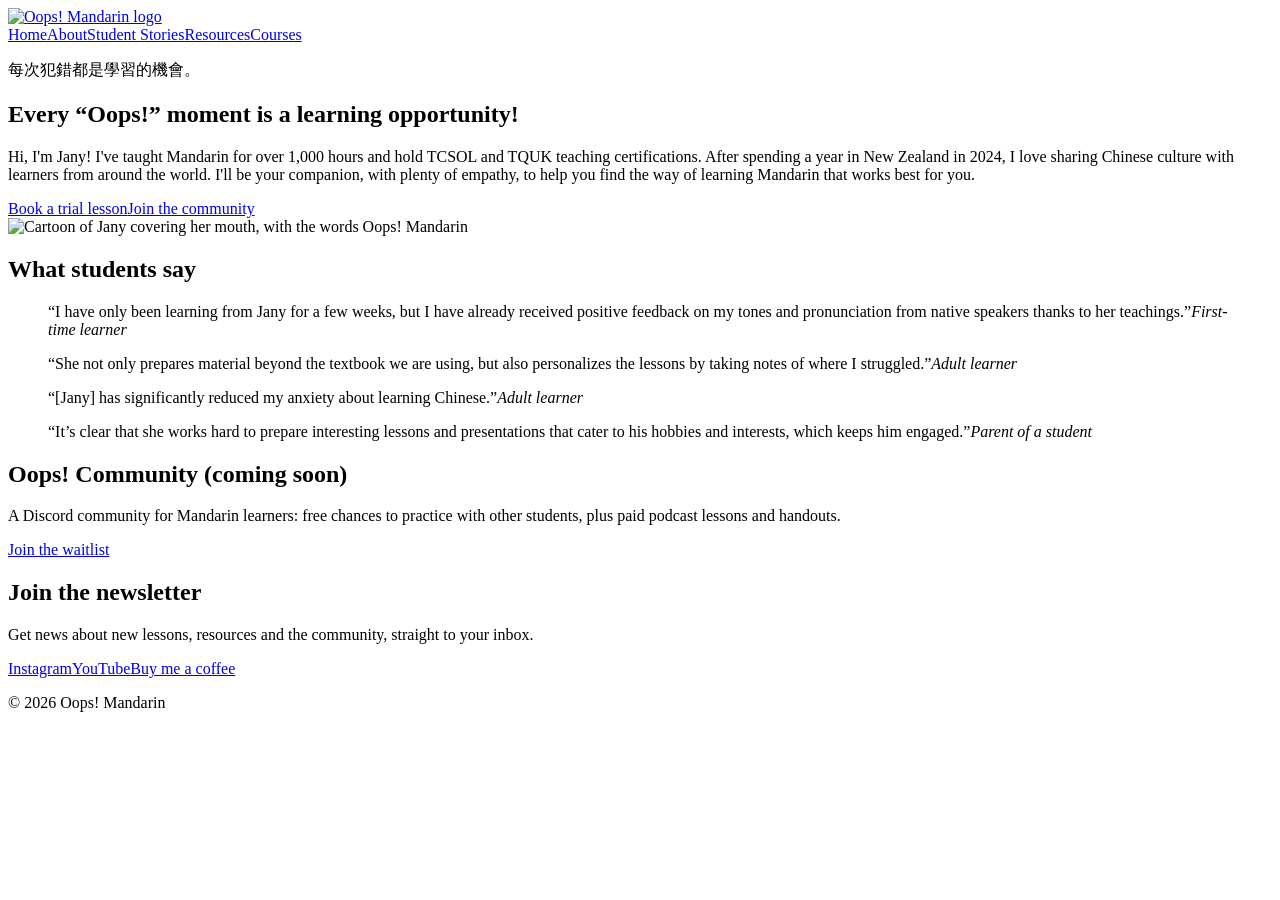
==== index.html @ a58748bb "Add initial index.html for Oops! Mandarin homepage This is the initial commit for the index.html fil" ====
<!DOCTYPE html>
<html lang="en"><head><meta charset="utf-8"><meta name="viewport" content="width=device-width,initial-scale=1">
<title>Home | Oops! Mandarin</title>
<meta name="description" content="Oops! Mandarin: a language companion who encourages you not to be afraid of making mistakes.">
<link rel="icon" href="images/logo.jpg">
<link rel="preconnect" href="https://fonts.googleapis.com"><link rel="preconnect" href="https://fonts.gstatic.com" crossorigin>
<link href="https://fonts.googleapis.com/css2?family=Fredoka:wght@500;600&family=Nunito:wght@400;700;800&display=swap" rel="stylesheet">
<link rel="stylesheet" href="style.css"></head><body>
<header><a href="index.html"><img src="images/logo.jpg" alt="Oops! Mandarin logo"></a><nav><a href="index.html" aria-current="page">Home</a><a href="about.html">About</a><a href="stories.html">Student Stories</a><a href="resources.html">Resources</a><a href="courses.html">Courses</a></nav></header>
<main>
<section class="hero"><div>
<p class="bubble" lang="zh-Hant">每次犯錯都是學習的機會。</p>
<h1>Every “Oops!” moment is a learning opportunity!</h1>
<p>Hi, I'm Jany! I've taught Mandarin for over 1,000 hours and hold TCSOL and TQUK teaching certifications. After spending a year in New Zealand in 2024, I love sharing Chinese culture with learners from around the world. I'll be your companion, with plenty of empathy, to help you find the way of learning Mandarin that works best for you.</p>
<a class="btn" href="https://calendly.com/janywu/learn-chinese-with-jany-trial">Book a trial lesson</a><a class="btn alt" href="https://www.surveycake.com/s/L7Dz2">Join the community</a>
</div><img src="images/logo.jpg" alt="Cartoon of Jany covering her mouth, with the words Oops! Mandarin"></section>
<section><h2>What students say</h2>
<div class="quotes">
<blockquote>“I have only been learning from Jany for a few weeks, but I have already received positive feedback on my tones and pronunciation from native speakers thanks to her teachings.”<cite>First-time learner</cite></blockquote>
<blockquote>“She not only prepares material beyond the textbook we are using, but also personalizes the lessons by taking notes of where I struggled.”<cite>Adult learner</cite></blockquote>
<blockquote>“[Jany] has significantly reduced my anxiety about learning Chinese.”<cite>Adult learner</cite></blockquote>
<blockquote>“It’s clear that she works hard to prepare interesting lessons and presentations that cater to his hobbies and interests, which keeps him engaged.”<cite>Parent of a student</cite></blockquote>
</div></section>
<section class="panel soon"><h2>Oops! Community (coming soon)</h2><p>A Discord community for Mandarin learners: free chances to practice with other students, plus paid podcast lessons and handouts.</p><a class="btn alt" href="https://www.surveycake.com/s/L7Dz2">Join the waitlist</a></section>
<section class="panel"><h2>Join the newsletter</h2><p>Get news about new lessons, resources and the community, straight to your inbox.</p>
<script async data-uid="dafba5326d" src="https://oops-mandarin.kit.com/dafba5326d/index.js"></script></section>
</main>
<footer><a href="https://www.instagram.com/oops_mandarin/">Instagram</a><a href="https://www.youtube.com/@oops_mandarin/featured">YouTube</a><a href="https://buymeacoffee.com/gj_am_i">Buy me a coffee</a><p>&copy; 2026 Oops! Mandarin</p></footer></body></html>
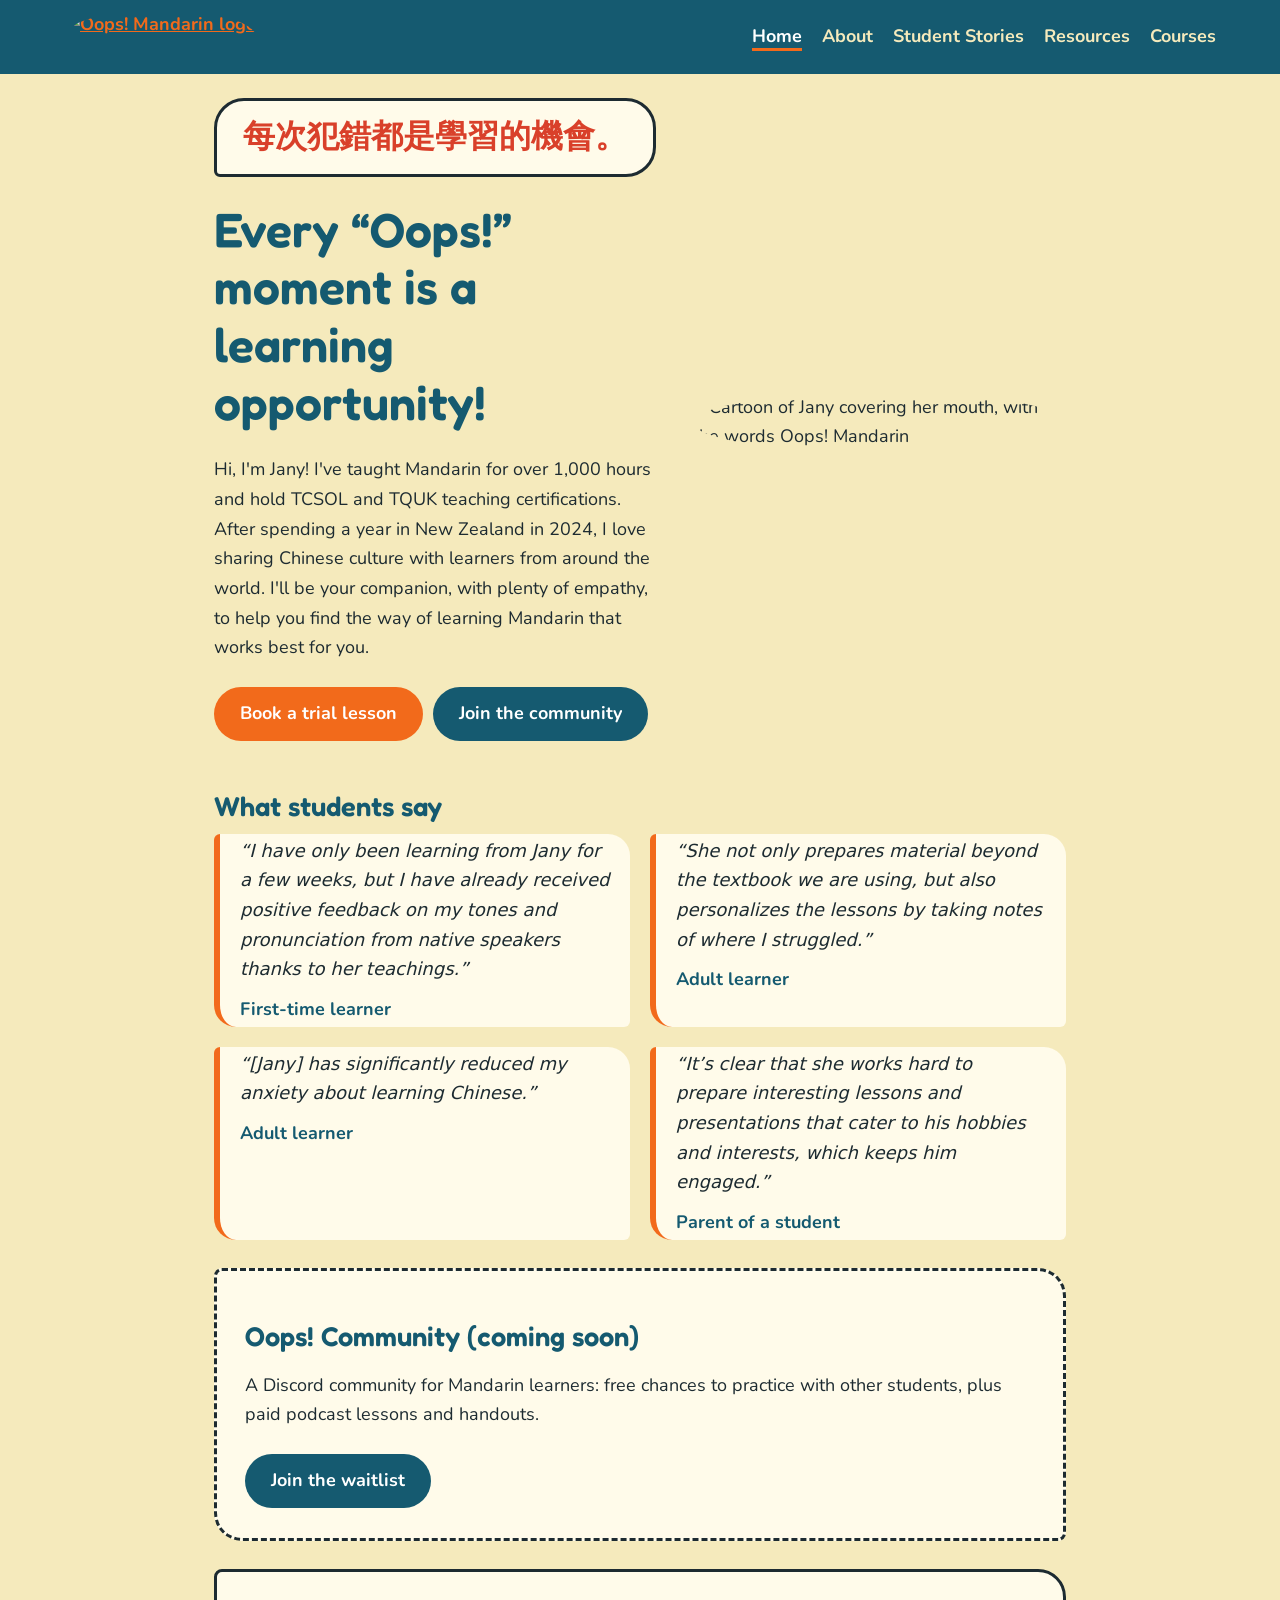
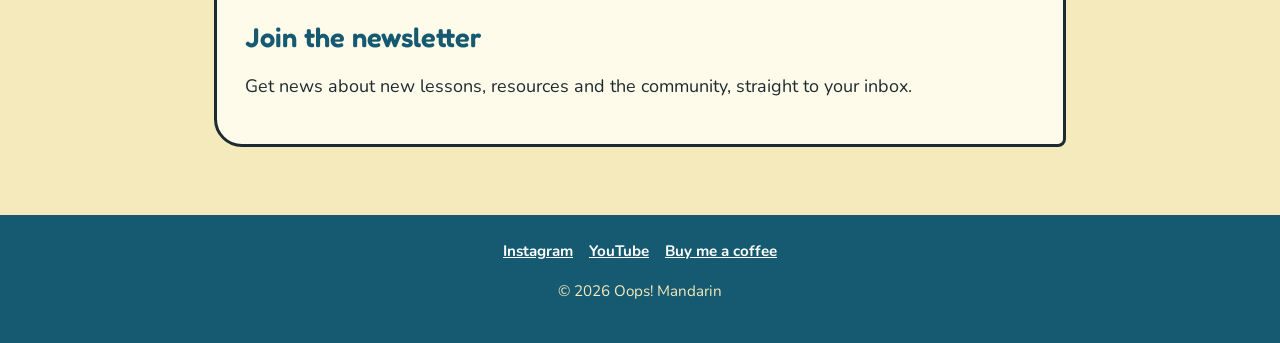
==== commit 9f612b30: "Add files via upload" ====
--- a/index.html
+++ b/index.html
@@ -25,4 +25,4 @@
 <section class="panel"><h2>Join the newsletter</h2><p>Get news about new lessons, resources and the community, straight to your inbox.</p>
 <script async data-uid="dafba5326d" src="https://oops-mandarin.kit.com/dafba5326d/index.js"></script></section>
 </main>
-<footer><a href="https://www.instagram.com/oops_mandarin/">Instagram</a><a href="https://www.youtube.com/@oops_mandarin/featured">YouTube</a><a href="https://buymeacoffee.com/gj_am_i">Buy me a coffee</a><p>&copy; 2026 Oops! Mandarin</p></footer></body></html>
+<footer><a href="https://www.instagram.com/oops_mandarin/">Instagram</a><a href="https://www.youtube.com/@oops_mandarin/featured">YouTube</a><a href="https://buymeacoffee.com/gj_am_i">Buy me a coffee</a><p>&copy; 2026 Oops! Mandarin</p></footer></body></html>
--- a/style.css
+++ b/style.css
@@ -0,0 +1,32 @@
+*{box-sizing:border-box}
+:root{--cream:#f5eabc;--paper:#fffbea;--orange:#f26a1b;--teal:#155a70;--ink:#1d2b31;--red:#d9402a}
+body{margin:0;font:18px/1.65 Nunito,system-ui,"Noto Sans TC","PingFang TC","Microsoft JhengHei",sans-serif;color:var(--ink);background:var(--cream)}
+h1,h2,h3{font-family:Fredoka,Nunito,system-ui,sans-serif;font-weight:600;line-height:1.2;color:var(--teal)}
+h1{font-size:clamp(2rem,5vw,3rem);margin:.5em 0}
+h2{font-size:1.7rem;margin:1.6em 0 .4em}
+a{color:var(--orange);font-weight:700}
+a:focus-visible,.btn:focus-visible{outline:3px solid var(--teal);outline-offset:3px}
+header{display:flex;flex-wrap:wrap;align-items:center;justify-content:space-between;gap:8px 20px;padding:10px 5vw;background:var(--teal)}
+header img{height:54px;border-radius:50%;display:block}
+nav a{margin-right:20px;color:var(--cream);text-decoration:none;font-weight:700}
+nav a:last-child{margin-right:0}
+nav a:hover,nav a[aria-current]{color:#fff;border-bottom:3px solid var(--orange)}
+main{max-width:980px;margin:0 auto;padding:24px 5vw 40px}
+.hero{display:grid;grid-template-columns:1.2fr 1fr;gap:32px;align-items:center}
+.hero>img{width:100%;border-radius:50%}
+.bubble{display:inline-block;margin:0;background:var(--paper);border:3px solid var(--ink);border-radius:30px 30px 30px 6px;padding:10px 26px;font-size:clamp(1.4rem,3.5vw,2rem);font-weight:800;color:var(--red)}
+.btn{display:inline-block;background:var(--orange);color:#fff;padding:12px 26px;border-radius:999px;text-decoration:none;margin:6px 10px 6px 0}
+.btn.alt{background:var(--teal)}
+.panel{background:var(--paper);border:3px solid var(--ink);border-radius:8px 28px 8px 28px;padding:6px 28px 24px;margin:28px 0}
+.panel.soon{border-style:dashed}
+blockquote{margin:20px 0;padding:2px 20px;border-left:6px solid var(--orange);font-style:italic}
+img.wide{display:block;max-width:100%;border:3px solid var(--ink);border-radius:6px}
+figcaption{font-size:.95rem;margin-top:8px}
+footer{background:var(--teal);color:var(--cream);text-align:center;padding:24px 5vw;font-size:.95rem}
+footer a{color:#fff;margin:0 8px}
+@media(max-width:720px){.hero{grid-template-columns:1fr}.hero>img{max-width:320px;margin:0 auto;order:-1}}
+li{margin:.5em 0}
+h3{font-size:1.3rem;margin:1.4em 0 .3em}
+.quotes{display:grid;grid-template-columns:repeat(auto-fit,minmax(280px,1fr));gap:20px}
+.quotes blockquote{margin:0;background:var(--paper);border-radius:6px 22px 6px 22px}
+cite{display:block;margin-top:.6em;font-style:normal;font-weight:700;color:var(--teal)}
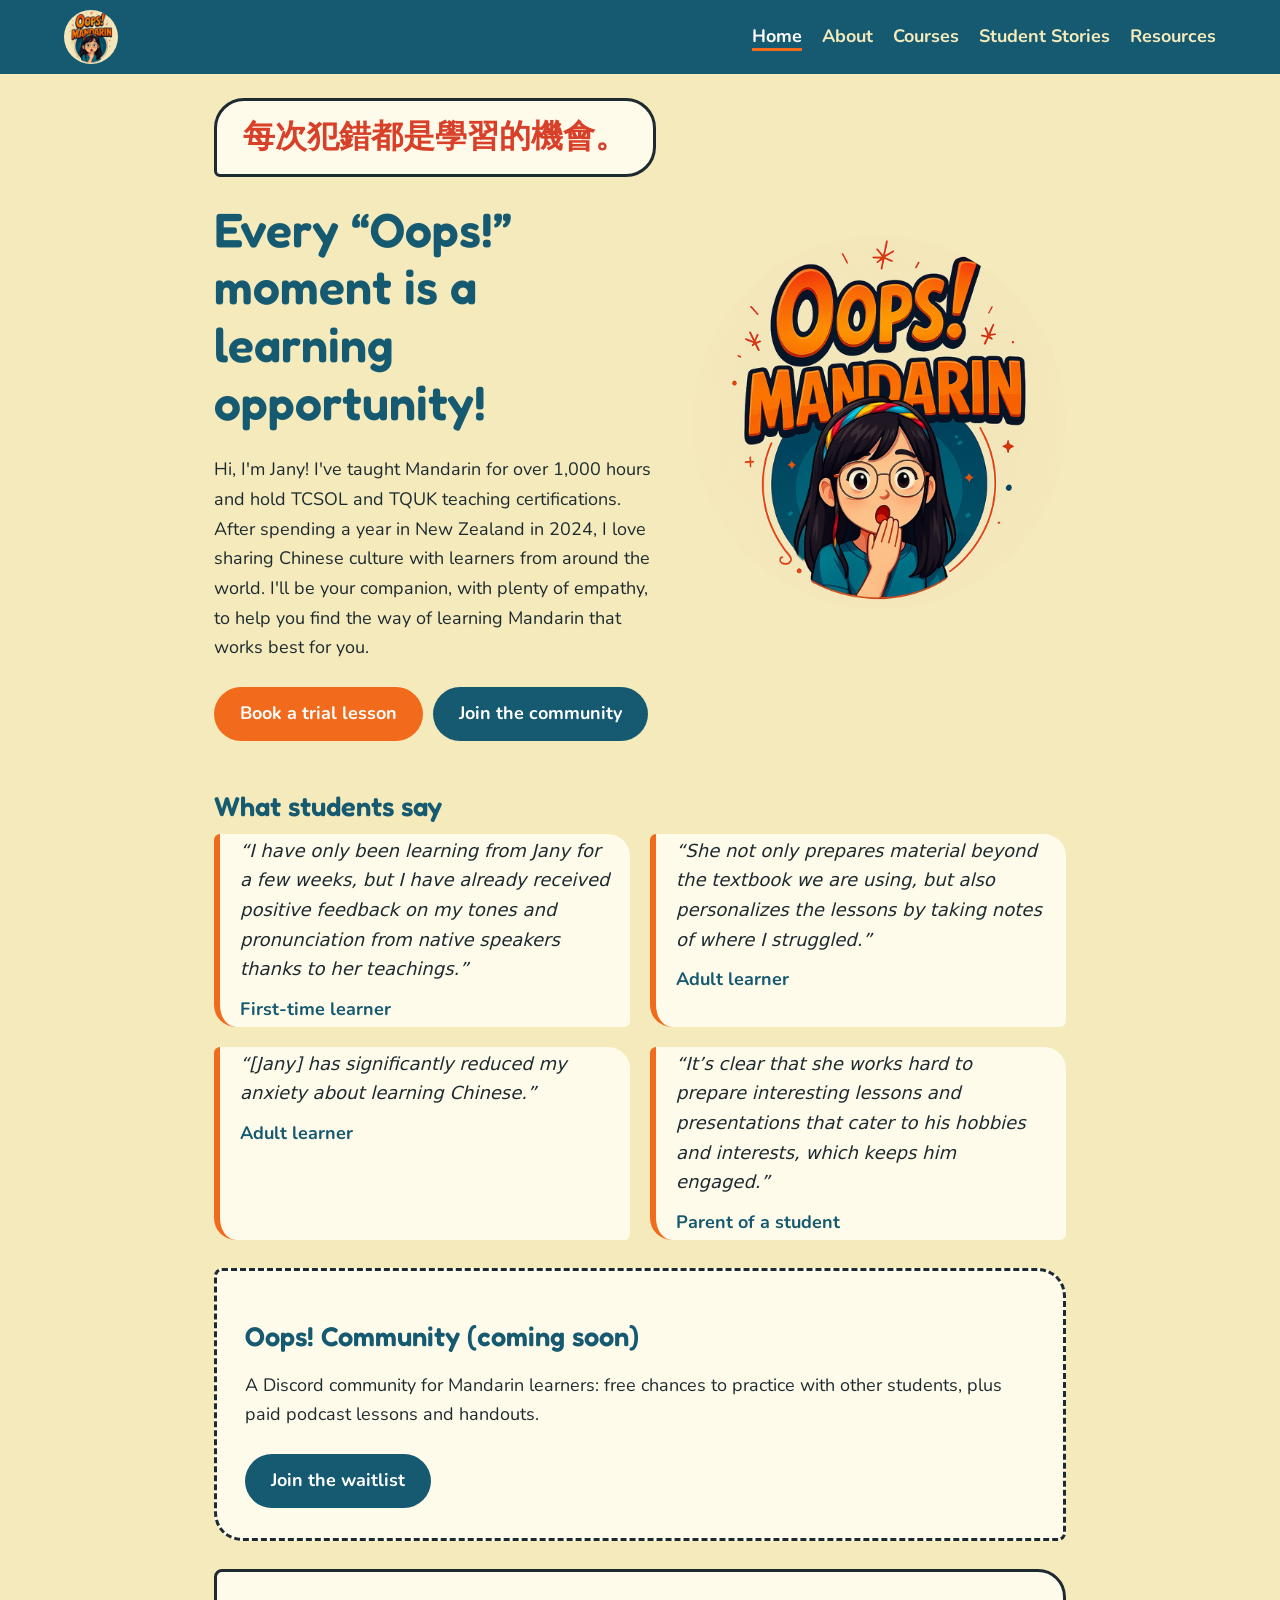
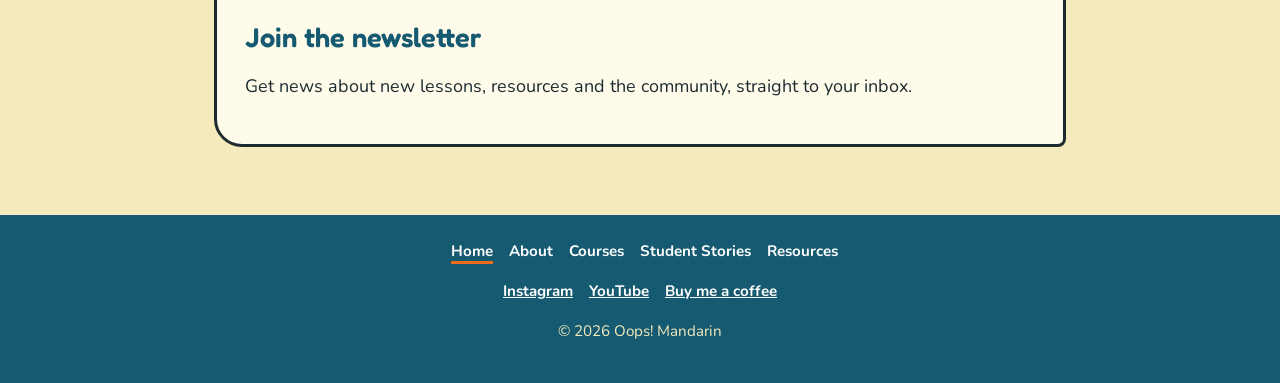
==== commit 1ccb6c05: "Add files via upload" ====
--- a/index.html
+++ b/index.html
@@ -6,7 +6,7 @@
 <link rel="preconnect" href="https://fonts.googleapis.com"><link rel="preconnect" href="https://fonts.gstatic.com" crossorigin>
 <link href="https://fonts.googleapis.com/css2?family=Fredoka:wght@500;600&family=Nunito:wght@400;700;800&display=swap" rel="stylesheet">
 <link rel="stylesheet" href="style.css"></head><body>
-<header><a href="index.html"><img src="images/logo.jpg" alt="Oops! Mandarin logo"></a><nav><a href="index.html" aria-current="page">Home</a><a href="about.html">About</a><a href="stories.html">Student Stories</a><a href="resources.html">Resources</a><a href="courses.html">Courses</a></nav></header>
+<header><a href="index.html"><img src="images/logo.jpg" alt="Oops! Mandarin logo"></a><nav><a href="index.html" aria-current="page">Home</a><a href="about.html">About</a><a href="courses.html">Courses</a><a href="stories.html">Student Stories</a><a href="resources.html">Resources</a></nav></header>
 <main>
 <section class="hero"><div>
 <p class="bubble" lang="zh-Hant">每次犯錯都是學習的機會。</p>
@@ -25,4 +25,4 @@
 <section class="panel"><h2>Join the newsletter</h2><p>Get news about new lessons, resources and the community, straight to your inbox.</p>
 <script async data-uid="dafba5326d" src="https://oops-mandarin.kit.com/dafba5326d/index.js"></script></section>
 </main>
-<footer><a href="https://www.instagram.com/oops_mandarin/">Instagram</a><a href="https://www.youtube.com/@oops_mandarin/featured">YouTube</a><a href="https://buymeacoffee.com/gj_am_i">Buy me a coffee</a><p>&copy; 2026 Oops! Mandarin</p></footer></body></html>+<footer><nav><a href="index.html" aria-current="page">Home</a><a href="about.html">About</a><a href="courses.html">Courses</a><a href="stories.html">Student Stories</a><a href="resources.html">Resources</a></nav><p><a href="https://www.instagram.com/oops_mandarin/">Instagram</a><a href="https://www.youtube.com/@oops_mandarin/featured">YouTube</a><a href="https://buymeacoffee.com/gj_am_i">Buy me a coffee</a></p><p>&copy; 2026 Oops! Mandarin</p></footer></body></html>
--- a/style.css
+++ b/style.css
@@ -30,3 +30,8 @@
 .quotes{display:grid;grid-template-columns:repeat(auto-fit,minmax(280px,1fr));gap:20px}
 .quotes blockquote{margin:0;background:var(--paper);border-radius:6px 22px 6px 22px}
 cite{display:block;margin-top:.6em;font-style:normal;font-weight:700;color:var(--teal)}
+.formkit-form{max-width:520px !important;margin:0 !important;border:0 !important;background:transparent !important}
+.formkit-form [data-style="clean"]{padding:0 !important}
+.formkit-form .formkit-header{display:none !important}
+.formkit-form .formkit-subheader{margin:0 0 12px !important}
+.formkit-form .formkit-guarantee,.formkit-form .formkit-powered-by-convertkit-container{margin:10px 0 0 !important}
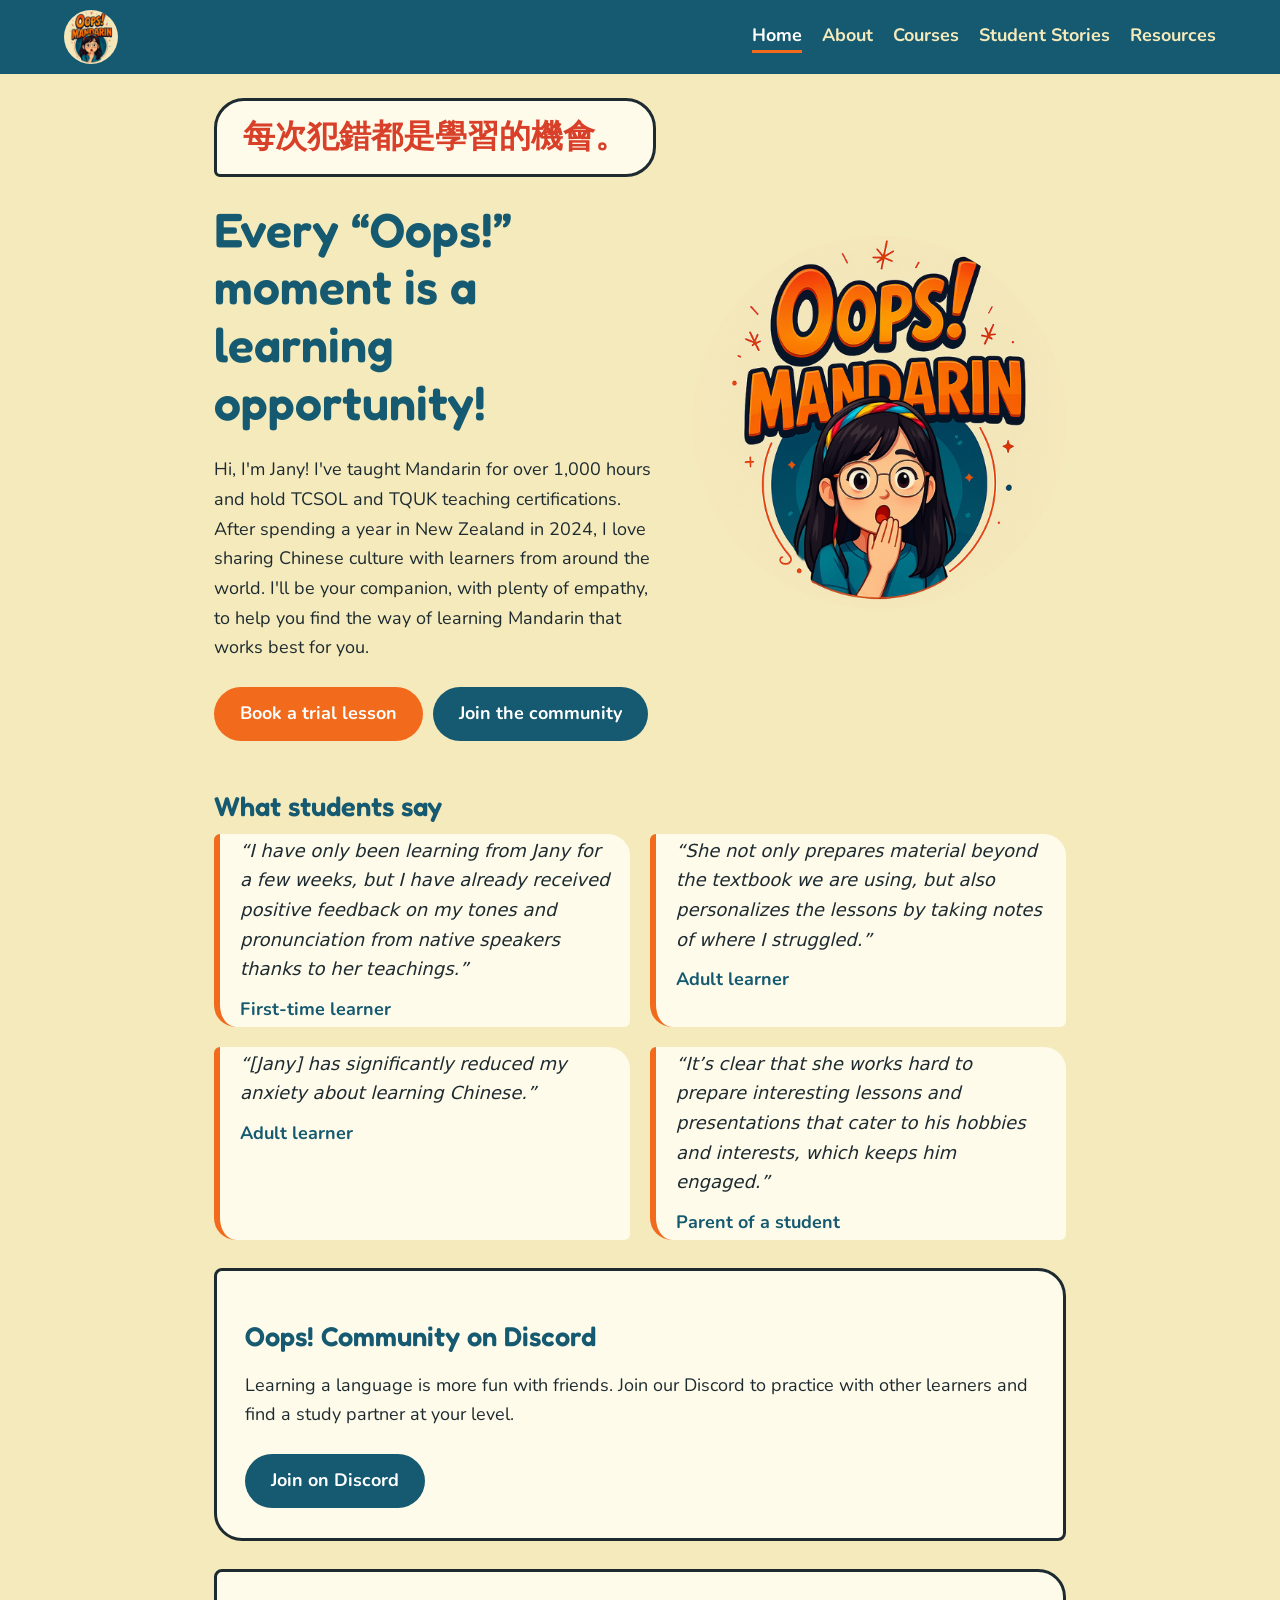
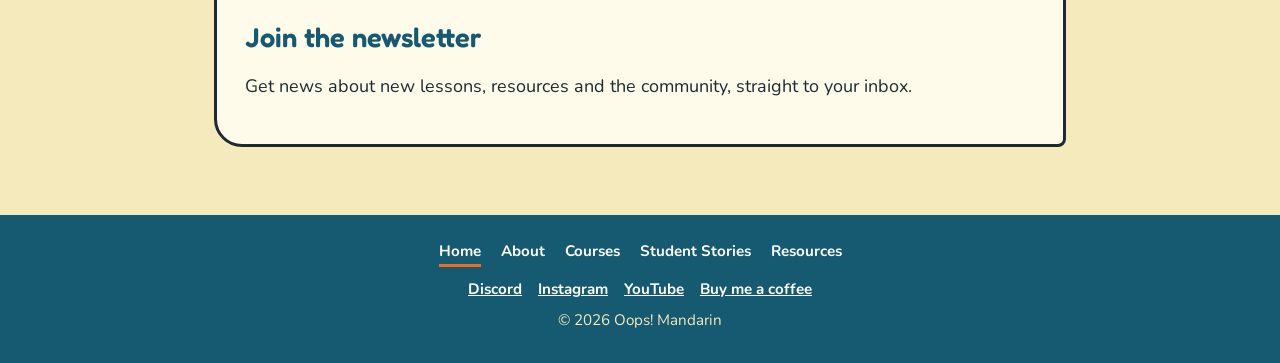
==== commit df843939: "Add files via upload" ====
--- a/index.html
+++ b/index.html
@@ -12,7 +12,7 @@
 <p class="bubble" lang="zh-Hant">每次犯錯都是學習的機會。</p>
 <h1>Every “Oops!” moment is a learning opportunity!</h1>
 <p>Hi, I'm Jany! I've taught Mandarin for over 1,000 hours and hold TCSOL and TQUK teaching certifications. After spending a year in New Zealand in 2024, I love sharing Chinese culture with learners from around the world. I'll be your companion, with plenty of empathy, to help you find the way of learning Mandarin that works best for you.</p>
-<a class="btn" href="https://calendly.com/janywu/learn-chinese-with-jany-trial">Book a trial lesson</a><a class="btn alt" href="https://www.surveycake.com/s/L7Dz2">Join the community</a>
+<a class="btn" href="https://calendly.com/janywu/learn-chinese-with-jany-trial">Book a trial lesson</a><a class="btn alt" href="https://discord.gg/NUjNv9vEjd">Join the community</a>
 </div><img src="images/logo.jpg" alt="Cartoon of Jany covering her mouth, with the words Oops! Mandarin"></section>
 <section><h2>What students say</h2>
 <div class="quotes">
@@ -21,8 +21,8 @@
 <blockquote>“[Jany] has significantly reduced my anxiety about learning Chinese.”<cite>Adult learner</cite></blockquote>
 <blockquote>“It’s clear that she works hard to prepare interesting lessons and presentations that cater to his hobbies and interests, which keeps him engaged.”<cite>Parent of a student</cite></blockquote>
 </div></section>
-<section class="panel soon"><h2>Oops! Community (coming soon)</h2><p>A Discord community for Mandarin learners: free chances to practice with other students, plus paid podcast lessons and handouts.</p><a class="btn alt" href="https://www.surveycake.com/s/L7Dz2">Join the waitlist</a></section>
+<section class="panel"><h2>Oops! Community on Discord</h2><p>Learning a language is more fun with friends. Join our Discord to practice with other learners and find a study partner at your level.</p><a class="btn alt" href="https://discord.gg/NUjNv9vEjd">Join on Discord</a></section>
 <section class="panel"><h2>Join the newsletter</h2><p>Get news about new lessons, resources and the community, straight to your inbox.</p>
 <script async data-uid="dafba5326d" src="https://oops-mandarin.kit.com/dafba5326d/index.js"></script></section>
 </main>
-<footer><nav><a href="index.html" aria-current="page">Home</a><a href="about.html">About</a><a href="courses.html">Courses</a><a href="stories.html">Student Stories</a><a href="resources.html">Resources</a></nav><p><a href="https://www.instagram.com/oops_mandarin/">Instagram</a><a href="https://www.youtube.com/@oops_mandarin/featured">YouTube</a><a href="https://buymeacoffee.com/gj_am_i">Buy me a coffee</a></p><p>&copy; 2026 Oops! Mandarin</p></footer></body></html>+<footer><nav><a href="index.html" aria-current="page">Home</a><a href="about.html">About</a><a href="courses.html">Courses</a><a href="stories.html">Student Stories</a><a href="resources.html">Resources</a></nav><p><a href="https://discord.gg/NUjNv9vEjd">Discord</a><a href="https://www.instagram.com/oops_mandarin/">Instagram</a><a href="https://www.youtube.com/@oops_mandarin/featured">YouTube</a><a href="https://buymeacoffee.com/gj_am_i">Buy me a coffee</a></p><p>&copy; 2026 Oops! Mandarin</p></footer></body></html>
--- a/style.css
+++ b/style.css
@@ -8,8 +8,8 @@
 a:focus-visible,.btn:focus-visible{outline:3px solid var(--teal);outline-offset:3px}
 header{display:flex;flex-wrap:wrap;align-items:center;justify-content:space-between;gap:8px 20px;padding:10px 5vw;background:var(--teal)}
 header img{height:54px;border-radius:50%;display:block}
-nav a{margin-right:20px;color:var(--cream);text-decoration:none;font-weight:700}
-nav a:last-child{margin-right:0}
+nav{display:flex;flex-wrap:wrap;gap:4px 20px}
+nav a{white-space:nowrap;color:var(--cream);text-decoration:none;font-weight:700}
 nav a:hover,nav a[aria-current]{color:#fff;border-bottom:3px solid var(--orange)}
 main{max-width:980px;margin:0 auto;padding:24px 5vw 40px}
 .hero{display:grid;grid-template-columns:1.2fr 1fr;gap:32px;align-items:center}
@@ -35,3 +35,16 @@
 .formkit-form .formkit-header{display:none !important}
 .formkit-form .formkit-subheader{margin:0 0 12px !important}
 .formkit-form .formkit-guarantee,.formkit-form .formkit-powered-by-convertkit-container{margin:10px 0 0 !important}
+footer nav{justify-content:center;margin-bottom:10px}
+footer nav a{margin:0}
+footer p{margin:6px 0}
+.date{font-size:.95rem;color:var(--teal);margin:-.4em 0 1em}
+.pill{display:inline-block;background:var(--teal);color:#fff;border:0;border-radius:999px;padding:8px 18px;margin:6px 8px 0 0;font:700 .95rem Nunito,system-ui,sans-serif;text-decoration:none;cursor:pointer}
+.pill:hover{background:var(--orange)}
+.pill:focus-visible{outline:3px solid var(--orange);outline-offset:3px}
+.share{margin-top:24px}
+.ic{display:inline-flex;align-items:center;justify-content:center;width:48px;height:48px;margin:8px 10px 0 0;border:0;border-radius:50%;background:var(--teal);cursor:pointer;padding:0}
+.ic svg{width:24px;height:24px;fill:none;stroke:#fff;stroke-width:2;stroke-linecap:round;stroke-linejoin:round}
+.ic:hover{background:var(--orange)}
+.ic:focus-visible{outline:3px solid var(--orange);outline-offset:3px}
+.share-msg{display:block;min-height:1.5em;margin-top:8px;font-size:.95rem}
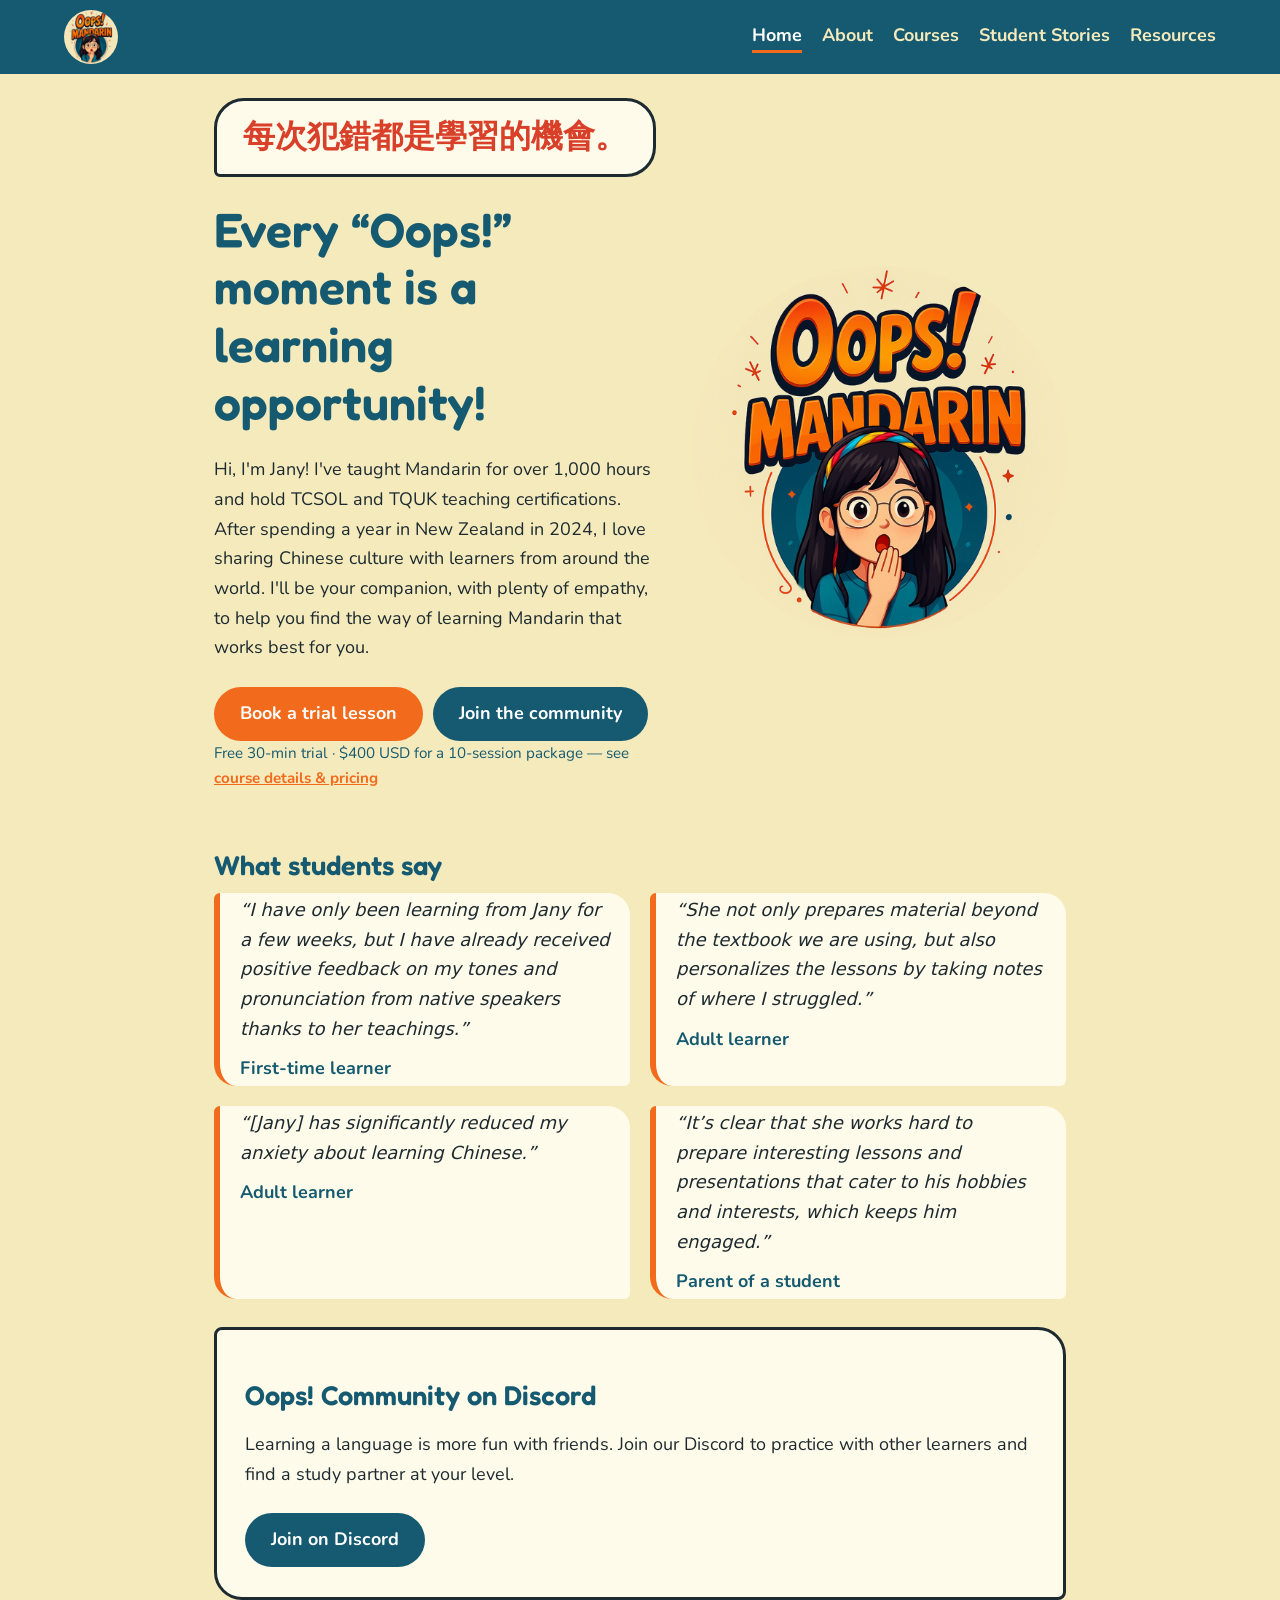
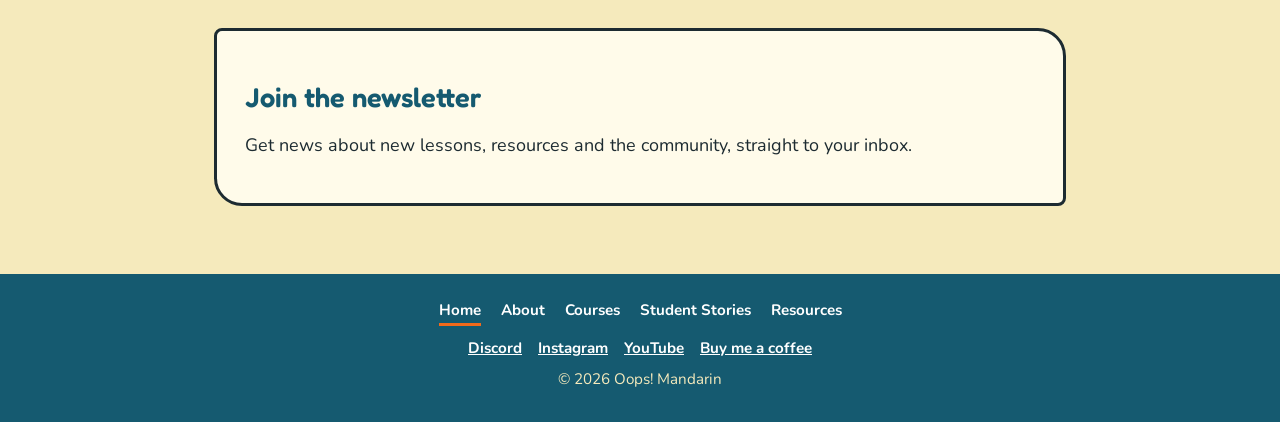
==== commit f95b7be0: "Add pricing, audience tracks, and FAQ to improve conversion Trial and package pricing were only visi" ====
--- a/index.html
+++ b/index.html
@@ -13,6 +13,7 @@
 <h1>Every “Oops!” moment is a learning opportunity!</h1>
 <p>Hi, I'm Jany! I've taught Mandarin for over 1,000 hours and hold TCSOL and TQUK teaching certifications. After spending a year in New Zealand in 2024, I love sharing Chinese culture with learners from around the world. I'll be your companion, with plenty of empathy, to help you find the way of learning Mandarin that works best for you.</p>
 <a class="btn" href="https://calendly.com/janywu/learn-chinese-with-jany-trial">Book a trial lesson</a><a class="btn alt" href="https://discord.gg/NUjNv9vEjd">Join the community</a>
+<p class="date">Free 30-min trial · $400 USD for a 10-session package — see <a href="courses.html">course details &amp; pricing</a></p>
 </div><img src="images/logo.jpg" alt="Cartoon of Jany covering her mouth, with the words Oops! Mandarin"></section>
 <section><h2>What students say</h2>
 <div class="quotes">
--- a/style.css
+++ b/style.css
@@ -48,3 +48,7 @@
 .ic:hover{background:var(--orange)}
 .ic:focus-visible{outline:3px solid var(--orange);outline-offset:3px}
 .share-msg{display:block;min-height:1.5em;margin-top:8px;font-size:.95rem}
+details{margin:14px 0;padding:10px 18px;background:var(--cream);border-radius:6px 20px 6px 20px}
+details summary{cursor:pointer;font-weight:700;color:var(--teal);font-family:Fredoka,Nunito,system-ui,sans-serif}
+details[open] summary{margin-bottom:8px}
+details p{margin:0}
